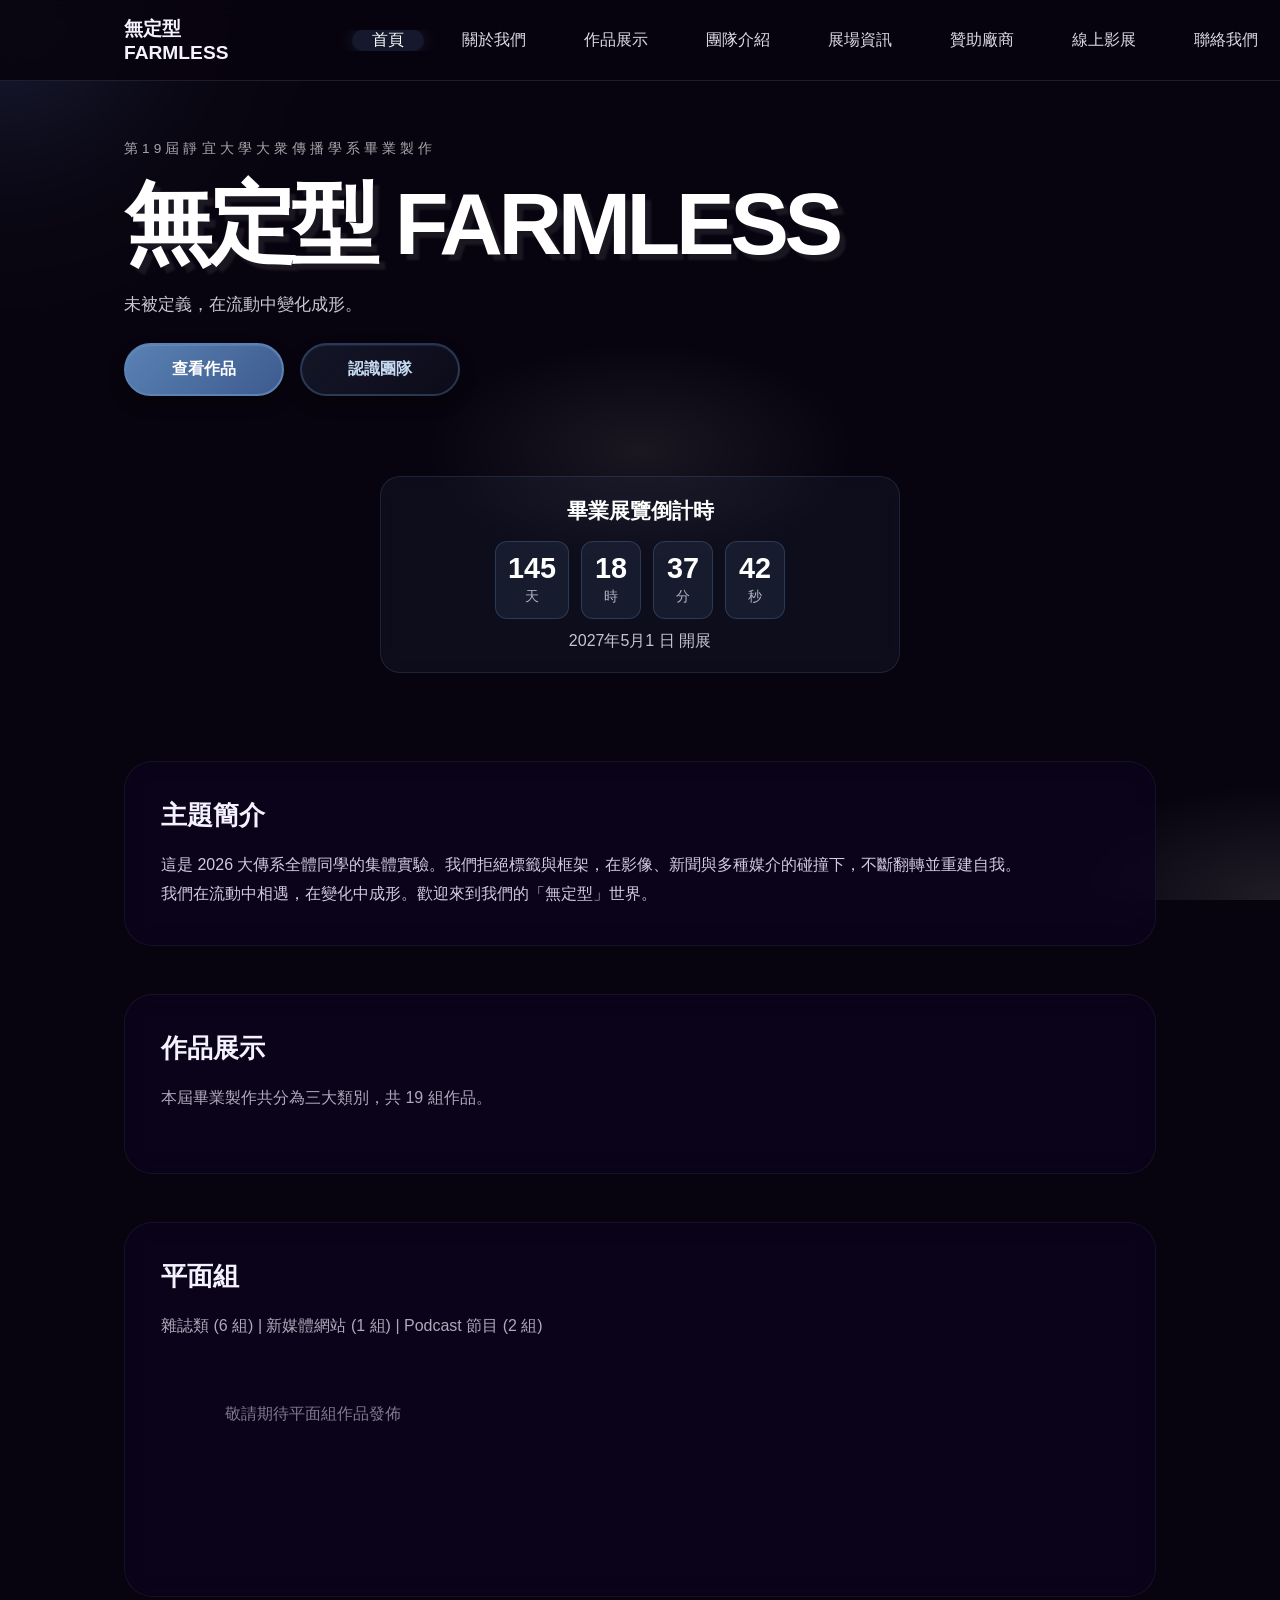
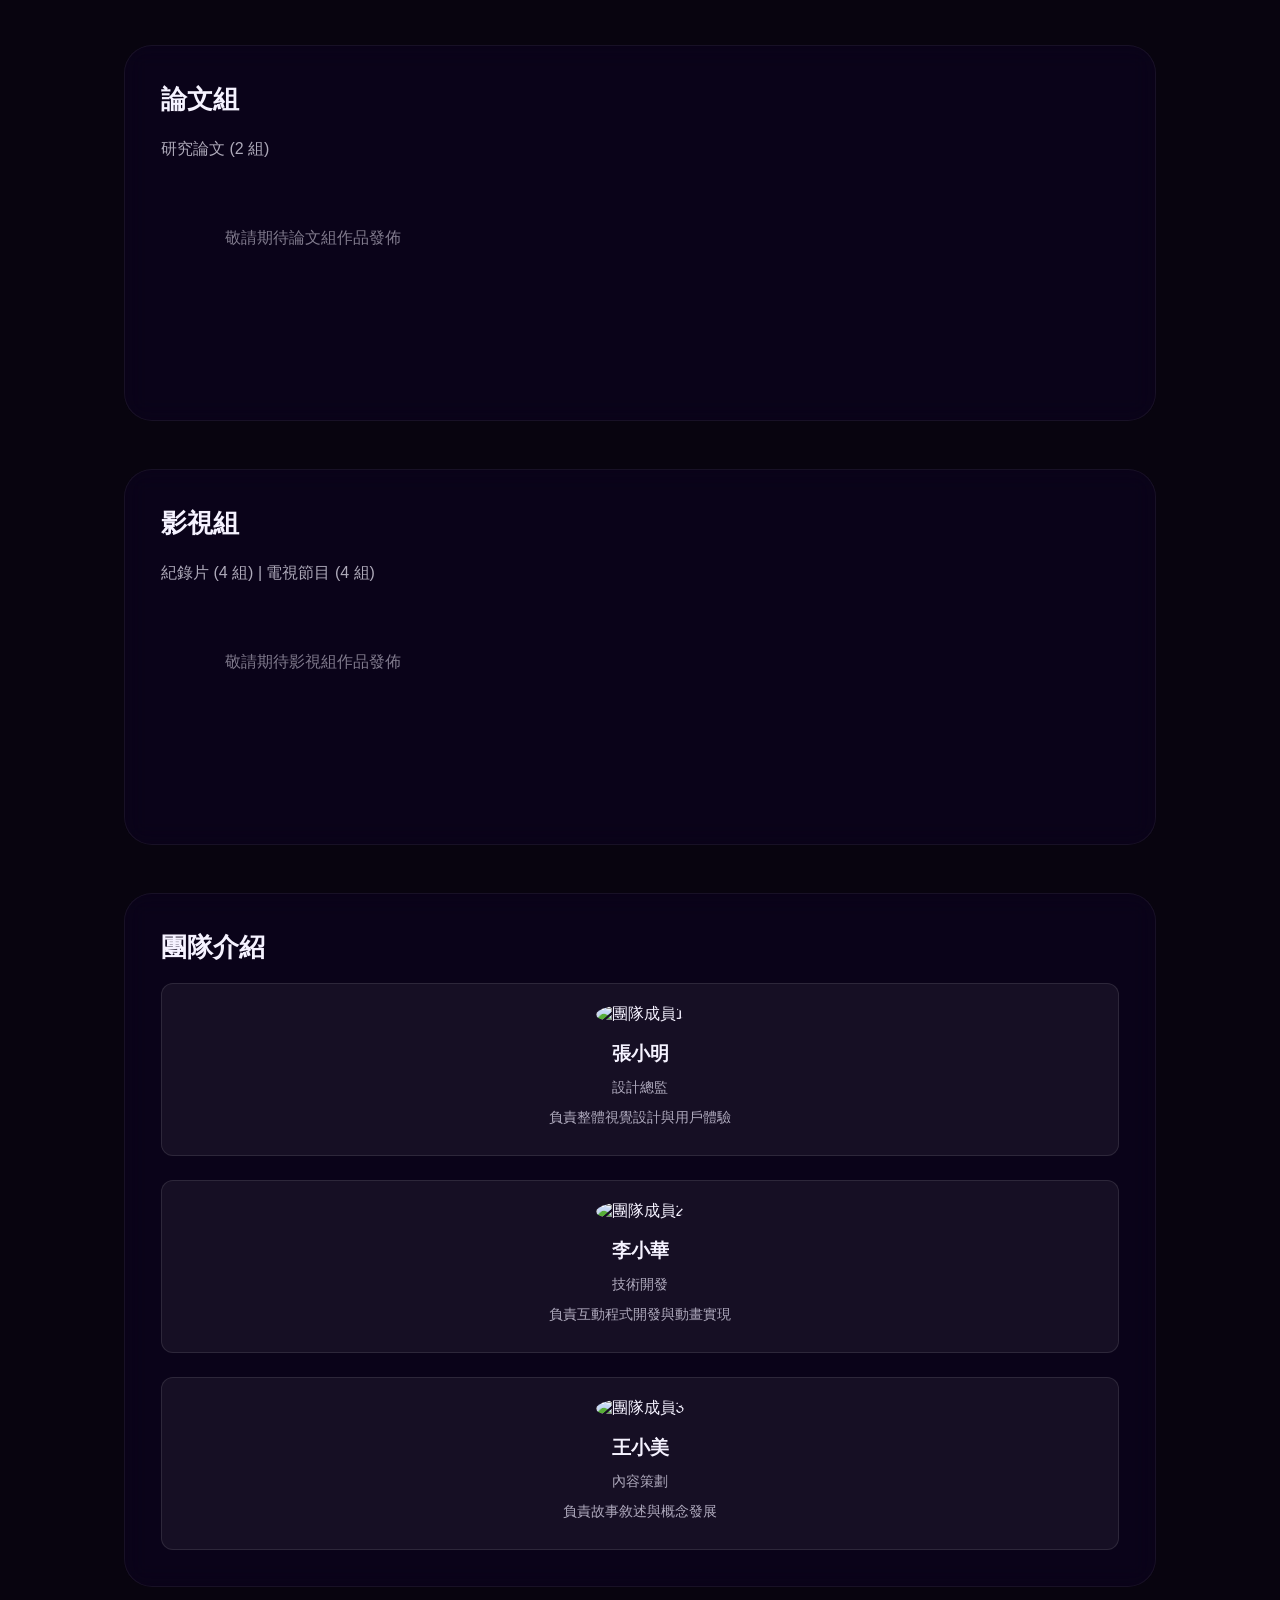
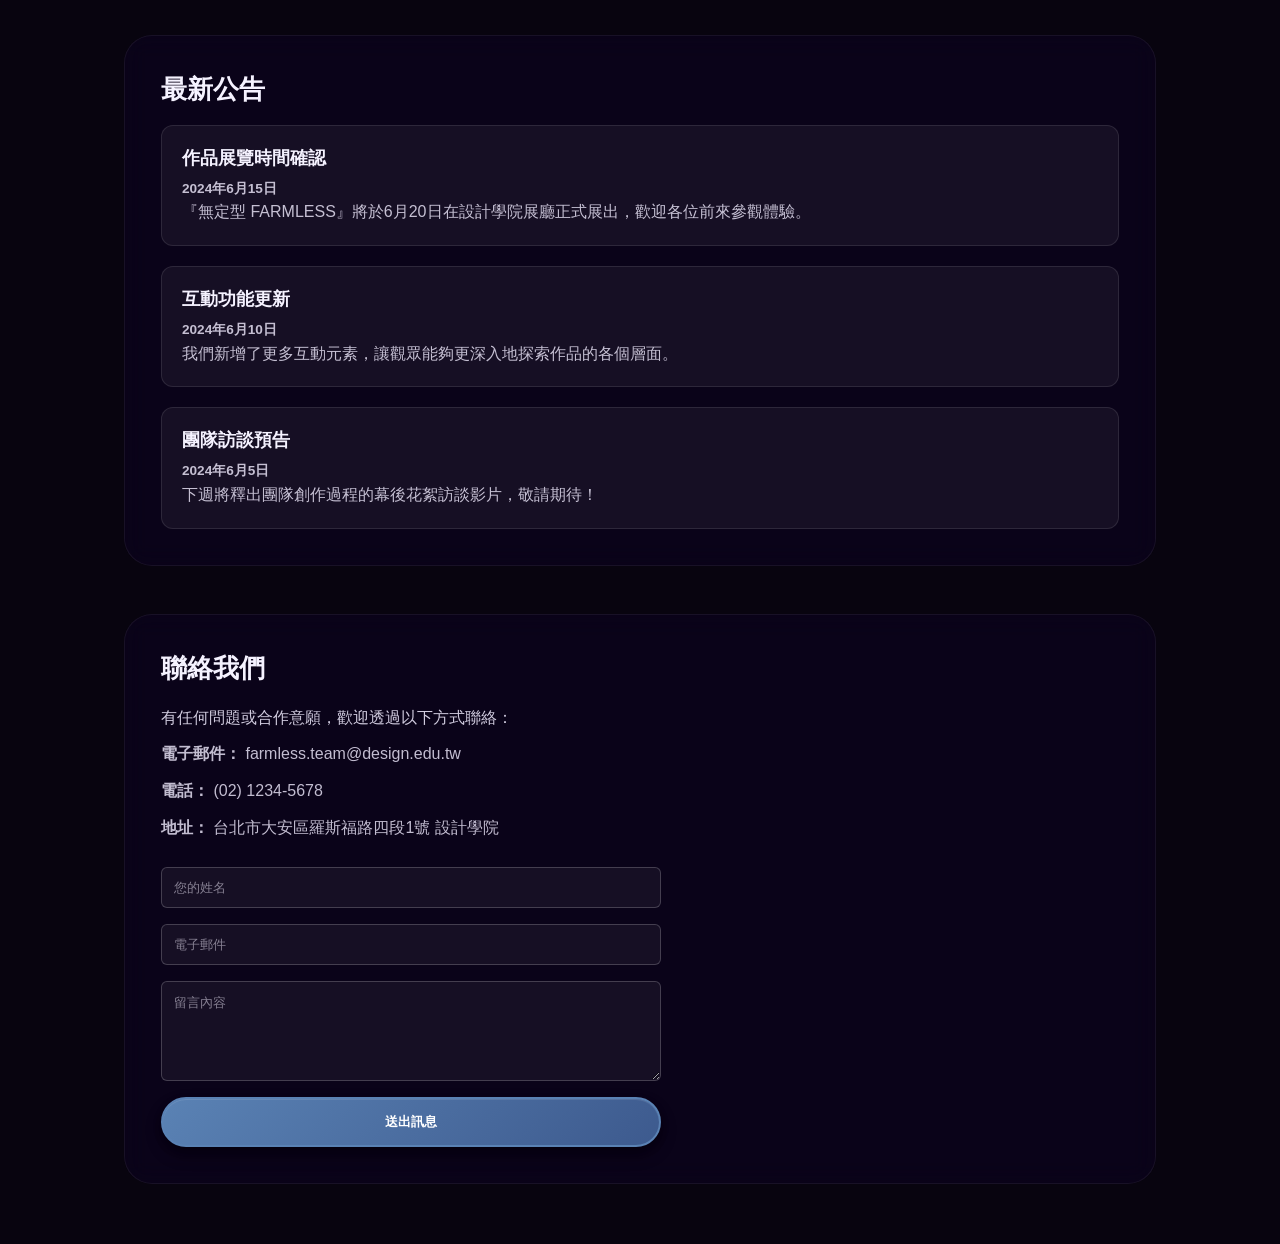
==== index.html @ b627bf0e "Add files via upload" ====
<!DOCTYPE html>
<html lang="zh-Hant">
<head>
  <meta charset="UTF-8" />
  <meta name="viewport" content="width=device-width, initial-scale=1.0" />
  <title>無定型 FARMLESS - 畢業製作展覽</title>
  <link rel="stylesheet" href="style.css" />
</head>
<body>
  <div class="page-bg"></div>
  <div class="cursor-glow"></div>
  <nav class="navbar">
    <div class="container">
      <h1 class="nav-title">無定型 FARMLESS</h1>
      <ul class="nav-links">
        <li><a href="index.html" class="active">首頁</a></li>
        <li><a href="about.html">關於我們</a></li>
        <li><a href="works.html">作品展示</a></li>
        <li><a href="team.html">團隊介紹</a></li>
        <li><a href="venue.html">展場資訊</a></li>
        <li><a href="sponsors.html">贊助廠商</a></li>
        <li><a href="filmfestival.html">線上影展</a></li>
        <li><a href="contact.html">聯絡我們</a></li>
      </ul>
    </div>
  </nav>
  <main class="container">
    <section id="home" class="hero">
      <p class="eyebrow">第19屆靜宜大學大衆傳播學系畢業製作</p>
      <h1 class="hero-heading" data-text="無定型 FARMLESS">無定型 FARMLESS</h1>
      <p class="subtitle">未被定義，在流動中變化成形。</p>
      <div class="buttons">
        <a href="#works" class="btn btn-primary">查看作品</a>
        <a href="#team" class="btn btn-secondary">認識團隊</a>
      </div>
    </section>

    <!-- 倒計時面板 -->
    <section class="countdown-panel">
      <div class="countdown-container">
        <h2>畢業展覽倒計時</h2>
        <div class="countdown-timer" id="countdown">
          <div class="time-unit">
            <span class="time-value" id="days">00</span>
            <span class="time-label">天</span>
          </div>
          <div class="time-unit">
            <span class="time-value" id="hours">00</span>
            <span class="time-label">時</span>
          </div>
          <div class="time-unit">
            <span class="time-value" id="minutes">00</span>
            <span class="time-label">分</span>
          </div>
          <div class="time-unit">
            <span class="time-value" id="seconds">00</span>
            <span class="time-label">秒</span>
          </div>
        </div>
        <p class="countdown-date">2027年5月1 日 開展</p>
      </div>
    </section>

    <section id="about" class="panel">
      <h2>主題簡介</h2>
      <p>這是 2026 大傳系全體同學的集體實驗。我們拒絕標籤與框架，在影像、新聞與多種媒介的碰撞下，不斷翻轉並重建自我。</p>
      <p>我們在流動中相遇，在變化中成形。歡迎來到我們的「無定型」世界。</p>
      <p></p>
      <p></p>
      <p></p>
    </section>

    <section id="works" class="panel">
      <h2>作品展示</h2>
      <p style="color: rgba(245, 242, 255, 0.7); margin-bottom: 24px;">本屆畢業製作共分為三大類別，共 19 組作品。</p>
    </section>

    <!-- 平面組 -->
    <section id="graphic-works" class="panel">
      <h2>平面組</h2>
      <p style="color: rgba(245, 242, 255, 0.7); margin-bottom: 20px;">雜誌類 (6 組) | 新媒體網站 (1 組) | Podcast 節目 (2 組)</p>
      <div class="works-showcase">
        <!-- 作品將在此添加 -->
        <p style="color: rgba(245, 242, 255, 0.5); text-align: center; padding: 40px;">敬請期待平面組作品發佈</p>
      </div>
    </section>

    <!-- 論文組 -->
    <section id="thesis-works" class="panel">
      <h2>論文組</h2>
      <p style="color: rgba(245, 242, 255, 0.7); margin-bottom: 20px;">研究論文 (2 組)</p>
      <div class="works-showcase">
        <!-- 作品將在此添加 -->
        <p style="color: rgba(245, 242, 255, 0.5); text-align: center; padding: 40px;">敬請期待論文組作品發佈</p>
      </div>
    </section>

    <!-- 影視組 -->
    <section id="video-works" class="panel">
      <h2>影視組</h2>
      <p style="color: rgba(245, 242, 255, 0.7); margin-bottom: 20px;">紀錄片 (4 組) | 電視節目 (4 組)</p>
      <div class="works-showcase">
        <!-- 作品將在此添加 -->
        <p style="color: rgba(245, 242, 255, 0.5); text-align: center; padding: 40px;">敬請期待影視組作品發佈</p>
      </div>
    </section>

    <section id="team" class="panel">
      <h2>團隊介紹</h2>
      <div class="team-grid">
        <div class="team-member">
          <img src="placeholder-member1.jpg" alt="團隊成員1" />
          <h4>張小明</h4>
          <p>設計總監</p>
          <p>負責整體視覺設計與用戶體驗</p>
        </div>
        <div class="team-member">
          <img src="placeholder-member2.jpg" alt="團隊成員2" />
          <h4>李小華</h4>
          <p>技術開發</p>
          <p>負責互動程式開發與動畫實現</p>
        </div>
        <div class="team-member">
          <img src="placeholder-member3.jpg" alt="團隊成員3" />
          <h4>王小美</h4>
          <p>內容策劃</p>
          <p>負責故事敘述與概念發展</p>
        </div>
      </div>
    </section>

    <section id="news" class="panel">
      <h2>最新公告</h2>
      <div class="news-list">
        <article class="news-item">
          <h4>作品展覽時間確認</h4>
          <p class="news-date">2024年6月15日</p>
          <p>『無定型 FARMLESS』將於6月20日在設計學院展廳正式展出，歡迎各位前來參觀體驗。</p>
        </article>
        <article class="news-item">
          <h4>互動功能更新</h4>
          <p class="news-date">2024年6月10日</p>
          <p>我們新增了更多互動元素，讓觀眾能夠更深入地探索作品的各個層面。</p>
        </article>
        <article class="news-item">
          <h4>團隊訪談預告</h4>
          <p class="news-date">2024年6月5日</p>
          <p>下週將釋出團隊創作過程的幕後花絮訪談影片，敬請期待！</p>
        </article>
      </div>
    </section>

    <section id="contact" class="panel">
      <h2>聯絡我們</h2>
      <p>有任何問題或合作意願，歡迎透過以下方式聯絡：</p>
      <div class="contact-info">
        <p><strong>電子郵件：</strong> farmless.team@design.edu.tw</p>
        <p><strong>電話：</strong> (02) 1234-5678</p>
        <p><strong>地址：</strong> 台北市大安區羅斯福路四段1號 設計學院</p>
      </div>
      <form class="contact-form">
        <input type="text" placeholder="您的姓名" required>
        <input type="email" placeholder="電子郵件" required>
        <textarea placeholder="留言內容" rows="4" required></textarea>
        <button type="submit" class="btn btn-primary">送出訊息</button>
      </form>
    </section>
  </main>
  <script src="script.js"></script>
</body>
</html>
---- style.css ----
:root {
  color-scheme: dark;
  font-family: "Noto Sans TC", "Segoe UI", sans-serif;
  background: #08040f;
  color: #f5f2ff;
}

* {
  box-sizing: border-box;
}

html, body {
  margin: 0;
  min-height: 100%;
}

body {
  position: relative;
  overflow-x: hidden;
}

.page-bg {
  position: fixed;
  inset: 0;
  background: 
    radial-gradient(ellipse 600px 300px at 50% 50%, rgba(255, 255, 255, 0.1) 0%, transparent 40%),
    radial-gradient(ellipse 500px 250px at 50% 50%, rgba(255, 255, 255, 0.08) 0%, transparent 45%),
    radial-gradient(ellipse 700px 350px at 50% 50%, rgba(255, 255, 255, 0.06) 0%, transparent 50%);
  background-size: 200% 200%, 250% 250%, 300% 300%;
  background-position: 0% 0%, 50% 50%, 100% 100%;
  background-repeat: no-repeat;
  background-attachment: fixed;
  animation: light-flow 15s ease-in-out infinite, light-flow-secondary 20s ease-in-out infinite, light-flow-tertiary 25s ease-in-out infinite;
  z-index: -2;
}

@keyframes light-flow {
  0% {
    background-position: 0% 0%, 50% 50%, 100% 100%;
  }
  50% {
    background-position: 100% 100%, 50% 50%, 0% 0%;
  }
  100% {
    background-position: 0% 0%, 50% 50%, 100% 100%;
  }
}

@keyframes light-flow-secondary {
  0% {
    background-position: 0% 0%, 0% 100%, 100% 100%;
  }
  50% {
    background-position: 100% 0%, 100% 0%, 0% 0%;
  }
  100% {
    background-position: 0% 0%, 0% 100%, 100% 100%;
  }
}

@keyframes light-flow-tertiary {
  0% {
    background-position: 0% 0%, 50% 50%, 100% 100%;
  }
  33% {
    background-position: 50% 100%, 0% 0%, 50% 50%;
  }
  66% {
    background-position: 100% 0%, 100% 100%, 0% 0%;
  }
  100% {
    background-position: 0% 0%, 50% 50%, 100% 100%;
  }
}

.page-bg::before {
  content: '';
  position: fixed;
  inset: 0;
  background: radial-gradient(ellipse 800px 400px, rgba(255, 255, 255, 0.12) 0%, transparent 50%);
  background-size: 300% 300%;
  background-position: 0% 0%;
  animation: glow-pulse 12s ease-in-out infinite;
  pointer-events: none;
  z-index: -2;
}

@keyframes glow-pulse {
  0%, 100% {
    background-position: 0% 0%;
    opacity: 0.3;
  }
  50% {
    background-position: 100% 100%;
    opacity: 0.7;
  }
}

.cursor-glow {
  position: fixed;
  top: 0;
  left: 0;
  width: 400px;
  height: 400px;
  background: radial-gradient(circle, rgba(90, 130, 180, 0.35) 0%, rgba(70, 100, 160, 0.28) 22%, rgba(50, 80, 130, 0.15) 45%, transparent 75%);
  border-radius: 50%;
  filter: blur(80px);
  mix-blend-mode: screen;
  pointer-events: none;
  z-index: -1;
  transform: translate(-200px, -200px);
}

/* 行動裝置隱藏滑鼠效果 */
@media (max-width: 768px) {
  .cursor-glow {
    display: none;
  }
}

.container {
  position: relative;
  max-width: 1080px;
  margin: 0 auto;
  padding: 80px 24px 60px;
}

.hero {
  display: grid;
  gap: 24px;
  padding: 60px 0 40px;
}

.eyebrow {
  margin: 0;
  letter-spacing: 0.3em;
  text-transform: uppercase;
  color: rgba(255, 255, 255, 0.64);
  font-size: 0.85rem;
}

.hero-heading {
  margin: 0;
  font-size: clamp(4rem, 7vw, 5.5rem);
  line-height: 0.95;
  letter-spacing: -0.05em;
  font-weight: 900;
  position: relative;
  text-transform: none;
  color: #ffffff;
}

.hero-heading::after {
  content: attr(data-text);
  position: absolute;
  inset: 0;
  z-index: -1;
  color: rgba(255, 255, 255, 0.08);
  transform: translate(6px, 6px);
  filter: blur(1px);
}

.hero-heading::before {
  content: '';
  position: absolute;
  inset: -8% 0 0 0;
  background: none;
  z-index: -2;
}

.subtitle {
  margin: 0;
  max-width: 720px;
  line-height: 1.78;
  font-size: 1.05rem;
  color: rgba(245, 242, 255, 0.82);
}

.buttons {
  display: flex;
  flex-wrap: wrap;
  gap: 16px;
}

.btn {
  display: inline-flex;
  align-items: center;
  justify-content: center;
  min-width: 160px;
  padding: 14px 24px;
  border-radius: 999px;
  text-decoration: none;
  font-weight: 600;
  transition: all 0.3s ease;
  position: relative;
  box-shadow:
    0 8px 16px rgba(0, 0, 0, 0.3),
    0 4px 8px rgba(0, 0, 0, 0.2),
    inset 0 1px 0 rgba(255, 255, 255, 0.1);
  border: 2px solid transparent;
}

.btn::before {
  content: '';
  position: absolute;
  top: 0;
  left: 0;
  right: 0;
  bottom: 0;
  border-radius: inherit;
  background: linear-gradient(135deg, rgba(255, 255, 255, 0.2), rgba(255, 255, 255, 0.05));
  opacity: 0;
  transition: opacity 0.3s ease;
}

.btn:hover {
  transform: translateY(-3px) scale(1.02);
  box-shadow:
    0 12px 24px rgba(0, 0, 0, 0.4),
    0 6px 12px rgba(0, 0, 0, 0.3),
    inset 0 1px 0 rgba(255, 255, 255, 0.2);
}

.btn:hover::before {
  opacity: 1;
}

.btn:active {
  transform: translateY(-1px) scale(0.98);
  box-shadow:
    0 4px 8px rgba(0, 0, 0, 0.3),
    0 2px 4px rgba(0, 0, 0, 0.2),
    inset 0 2px 4px rgba(0, 0, 0, 0.1);
}

.btn-primary {
  background: linear-gradient(135deg, #5a82b4, #3d5a8e);
  color: #fff;
  border-color: #5a82b4;
}

.btn-secondary {
  background: linear-gradient(135deg, rgba(90, 130, 180, 0.15), rgba(70, 100, 160, 0.08));
  border: 2px solid rgba(90, 130, 180, 0.35);
  color: #c5d9f0;
  box-shadow:
    0 8px 16px rgba(0, 0, 0, 0.3),
    0 4px 8px rgba(0, 0, 0, 0.2),
    inset 0 1px 0 rgba(90, 130, 180, 0.15);
}

.panel {
  margin-top: 48px;
  padding: 36px;
  border-radius: 28px;
  background: rgba(12, 4, 30, 0.72);
  border: 1px solid rgba(255, 255, 255, 0.06);
  backdrop-filter: blur(12px);
}

.panel h2 {
  margin: 0 0 18px;
  font-size: 1.6rem;
}

.panel p {
  margin: 0;
  line-height: 1.8;
  color: rgba(241, 236, 255, 0.86);
}

section {
  scroll-margin-top: 110px;
}

.navbar {
  position: fixed;
  top: 0;
  left: 0;
  right: 0;
  background: rgba(8, 4, 15, 0.9);
  backdrop-filter: blur(10px);
  border-bottom: 1px solid rgba(255, 255, 255, 0.1);
  z-index: 100;
}

.nav-title {
  margin: 0;
  font-size: 1.2rem;
  color: #f5f2ff;
  margin-right: 50px;
}

.nav-links {
  display: flex;
  flex-wrap: nowrap;
  list-style: none;
  margin: 0;
  padding: 0 32px 0 0;
  gap: 18px;
  width: max-content;
  min-width: 100%;
  overflow-x: auto;
  overflow-y: visible;
  scrollbar-width: none;
  -ms-overflow-style: none;
}

.nav-links::-webkit-scrollbar {
  display: none;
}

.nav-links li {
  flex: 0 0 auto;
}

.nav-links li:first-child {
  margin-left: auto;
}

.nav-links a {
  color: rgba(245, 242, 255, 0.9);
  text-decoration: none;
  padding: 0 20px !important;
  border-radius: 999px;
  display: inline-flex;
  align-items: center;
  justify-content: center;
  transition: color 0.3s ease, background 0.3s ease, box-shadow 0.3s ease, transform 0.2s ease;
  white-space: nowrap !important;
}

.nav-links a:hover,
.nav-links a:focus-visible {
  color: #ffffff;
  transform: translateY(-1px);
}

.nav-links a.active,
.nav-links a:active {
  color: #ffffff;
  background: rgba(90, 130, 180, 0.18);
  box-shadow: 0 0 18px rgba(90, 130, 180, 0.22);
}

.navbar .container {
  display: flex;
  justify-content: space-between;
  align-items: center;
  padding: 16px 24px;
  width: auto;
  overflow: visible;
}

.works-grid {
  display: grid;
  gap: 32px;
}

.work-category {
  margin-bottom: 24px;
}

.work-category h3 {
  margin: 0 0 16px;
  font-size: 1.3rem;
  color: #7a9fc9;
}

.work-item {
  margin-bottom: 24px;
  padding: 20px;
  background: rgba(255, 255, 255, 0.05);
  border-radius: 12px;
  border: 1px solid rgba(255, 255, 255, 0.1);
}

.work-item img, .work-item video {
  width: 100%;
  max-width: 400px;
  height: auto;
  border-radius: 8px;
  margin-bottom: 12px;
}

.work-item h4 {
  margin: 0 0 8px;
  font-size: 1.1rem;
}

.work-item p {
  margin: 0;
  color: rgba(241, 236, 255, 0.7);
  font-size: 0.9rem;
}

.works-showcase {
  display: grid;
  grid-template-columns: repeat(auto-fill, minmax(280px, 1fr));
  gap: 24px;
  min-height: 200px;
}

.work-card {
  padding: 20px;
  background: rgba(90, 130, 180, 0.08);
  border: 1px solid rgba(90, 130, 180, 0.2);
  border-radius: 12px;
  transition: all 0.3s ease;
}

.work-card:hover {
  background: rgba(90, 130, 180, 0.12);
  border-color: rgba(90, 130, 180, 0.35);
  transform: translateY(-3px);
}

.work-card h4 {
  margin: 0 0 8px;
  font-size: 1.1rem;
  color: #ffffff;
}

.work-card p {
  margin: 0;
  color: rgba(245, 242, 255, 0.7);
  font-size: 0.9rem;
  line-height: 1.5;
}

.interactive-demo {
  padding: 40px;
  text-align: center;
  background: linear-gradient(135deg, rgba(90, 130, 180, 0.1), rgba(70, 100, 160, 0.08));
  border-radius: 12px;
  border: 1px solid rgba(90, 130, 180, 0.2);
}

.interactive-demo button {
  background: #5a82b4;
  color: white;
  border: none;
  padding: 12px 24px;
  border-radius: 6px;
  cursor: pointer;
  transition: background 0.3s ease;
}

.interactive-demo button:hover {
  background: #3d5a8e;
}

/* 新增頁面樣式 */
.hero-section {
  display: grid;
  gap: 16px;
  padding: 60px 0 40px;
  text-align: center;
}

.page-title {
  margin: 0;
  font-size: clamp(3rem, 6vw, 4.5rem);
  line-height: 0.95;
  letter-spacing: -0.05em;
  font-weight: 900;
  color: #ffffff;
}

.page-subtitle {
  margin: 0;
  font-size: 1.1rem;
  color: rgba(245, 242, 255, 0.7);
  line-height: 1.6;
}

/* 關於我們頁面 */
.advisor-grid {
  display: grid;
  grid-template-columns: repeat(auto-fit, minmax(250px, 1fr));
  gap: 24px;
}

.advisor-card {
  padding: 24px;
  background: rgba(90, 130, 180, 0.08);
  border: 1px solid rgba(90, 130, 180, 0.2);
  border-radius: 16px;
  text-align: center;
  transition: all 0.3s ease;
}

.advisor-card:hover {
  background: rgba(90, 130, 180, 0.12);
  border-color: rgba(90, 130, 180, 0.35);
  transform: translateY(-3px);
}

.advisor-card h4 {
  margin: 0 0 12px;
  font-size: 1.2rem;
  color: #ffffff;
}

.advisor-card p {
  margin: 0;
  color: rgba(245, 242, 255, 0.7);
  font-size: 0.9rem;
}

.theme-content {
  display: grid;
  grid-template-columns: 1fr 1fr;
  gap: 40px;
  align-items: start;
}

.theme-text h3 {
  margin: 0 0 16px;
  font-size: 1.4rem;
  color: #ffffff;
}

.theme-text p {
  margin: 0 0 12px;
  color: rgba(245, 242, 255, 0.8);
  line-height: 1.8;
}

.video-placeholder {
  padding: 60px 20px;
  background: rgba(90, 130, 180, 0.08);
  border: 1px solid rgba(90, 130, 180, 0.2);
  border-radius: 12px;
  text-align: center;
  color: rgba(245, 242, 255, 0.6);
}

/* 團隊介紹頁面 */
.team-list {
  display: grid;
  grid-template-columns: repeat(auto-fit, minmax(200px, 1fr));
  gap: 16px;
}

.team-member-item {
  padding: 16px;
  background: rgba(90, 130, 180, 0.08);
  border: 1px solid rgba(90, 130, 180, 0.2);
  border-radius: 12px;
  text-align: center;
  transition: all 0.3s ease;
}

.team-member-item:hover {
  background: rgba(90, 130, 180, 0.12);
  border-color: rgba(90, 130, 180, 0.35);
  transform: translateY(-2px);
}

.team-member-item h4 {
  margin: 0 0 8px;
  font-size: 1.1rem;
  color: #ffffff;
}

.team-member-item p {
  margin: 0;
  color: rgba(245, 242, 255, 0.7);
  font-size: 0.9rem;
}

.members-grid {
  display: grid;
  grid-template-columns: repeat(auto-fit, minmax(280px, 1fr));
  gap: 24px;
}

.department-section {
  padding: 24px;
  background: rgba(90, 130, 180, 0.08);
  border: 1px solid rgba(90, 130, 180, 0.2);
  border-radius: 16px;
}

.department-section h3 {
  margin: 0 0 16px;
  font-size: 1.3rem;
  color: #ffffff;
}

.member-list {
  display: grid;
  gap: 8px;
}

.member-list p {
  margin: 0;
  padding: 8px 0;
  color: rgba(245, 242, 255, 0.7);
  border-bottom: 1px solid rgba(90, 130, 180, 0.15);
}

.member-list p:last-child {
  border-bottom: none;
}

/* 展場資訊頁面 */
.venue-content {
  display: grid;
  grid-template-columns: repeat(auto-fit, minmax(250px, 1fr));
  gap: 24px;
}

.venue-info {
  padding: 20px;
  background: rgba(90, 130, 180, 0.08);
  border: 1px solid rgba(90, 130, 180, 0.2);
  border-radius: 12px;
  transition: all 0.3s ease;
}

.venue-info:hover {
  background: rgba(90, 130, 180, 0.12);
  border-color: rgba(90, 130, 180, 0.35);
  transform: translateY(-2px);
}

.venue-info h3 {
  margin: 0 0 12px;
  font-size: 1.2rem;
  color: #ffffff;
}

.venue-info p {
  margin: 0;
  color: rgba(245, 242, 255, 0.8);
  line-height: 1.6;
}

.flow-timeline {
  display: grid;
  grid-template-columns: repeat(auto-fit, minmax(200px, 1fr));
  gap: 20px;
}

.flow-item {
  padding: 20px;
  background: rgba(90, 130, 180, 0.08);
  border: 1px solid rgba(90, 130, 180, 0.2);
  border-radius: 12px;
  text-align: center;
  transition: all 0.3s ease;
}

.flow-item:hover {
  background: rgba(90, 130, 180, 0.12);
  border-color: rgba(90, 130, 180, 0.35);
  transform: translateY(-2px);
}

.flow-item h3 {
  margin: 0 0 12px;
  font-size: 1.1rem;
  color: #ffffff;
}

.flow-item p {
  margin: 0;
  color: rgba(245, 242, 255, 0.7);
  font-size: 0.9rem;
}

/* 贊助廠商頁面 */
.sponsor-grid {
  display: grid;
  grid-template-columns: repeat(auto-fit, minmax(200px, 1fr));
  gap: 24px;
}

.sponsor-logo {
  aspect-ratio: 3/2;
  background: rgba(90, 130, 180, 0.08);
  border: 1px solid rgba(90, 130, 180, 0.2);
  border-radius: 12px;
  display: flex;
  align-items: center;
  justify-content: center;
  transition: all 0.3s ease;
  overflow: hidden;
}

.sponsor-logo:hover {
  background: rgba(90, 130, 180, 0.12);
  border-color: rgba(90, 130, 180, 0.35);
  transform: scale(1.05);
}

.sponsor-logo img {
  width: 100%;
  height: 100%;
  object-fit: contain;
  opacity: 0.6;
  transition: opacity 0.3s ease;
}

.sponsor-logo:hover img {
  opacity: 1;
}

.sponsor-placeholder {
  color: rgba(245, 242, 255, 0.6);
  font-size: 1.1rem;
  text-align: center;
}

/* 線上影展頁面 */
.film-grid {
  display: grid;
  grid-template-columns: repeat(auto-fit, minmax(300px, 1fr));
  gap: 32px;
}

.film-item {
  padding: 24px;
  background: rgba(90, 130, 180, 0.08);
  border: 1px solid rgba(90, 130, 180, 0.2);
  border-radius: 16px;
  transition: all 0.3s ease;
}

.film-item:hover {
  background: rgba(90, 130, 180, 0.12);
  border-color: rgba(90, 130, 180, 0.35);
  transform: translateY(-4px);
}

.film-item h4 {
  margin: 0 0 8px;
  font-size: 1.2rem;
  color: #ffffff;
}

.film-item p {
  margin: 0 0 16px;
  color: rgba(245, 242, 255, 0.7);
  font-size: 0.9rem;
  line-height: 1.5;
}

.embed-placeholder {
  aspect-ratio: 16/9;
  background: rgba(90, 130, 180, 0.08);
  border: 1px solid rgba(90, 130, 180, 0.2);
  border-radius: 8px;
  display: flex;
  align-items: center;
  justify-content: center;
  color: rgba(245, 242, 255, 0.6);
  font-size: 1rem;
}

/* 聯絡我們頁面 */
.contact-details {
  display: grid;
  grid-template-columns: repeat(auto-fit, minmax(250px, 1fr));
  gap: 24px;
  margin-bottom: 32px;
}

.contact-item {
  padding: 24px;
  background: rgba(90, 130, 180, 0.08);
  border: 1px solid rgba(90, 130, 180, 0.2);
  border-radius: 16px;
  transition: all 0.3s ease;
}

.contact-item:hover {
  background: rgba(90, 130, 180, 0.12);
  border-color: rgba(90, 130, 180, 0.35);
  transform: translateY(-3px);
}

.contact-item h3 {
  margin: 0 0 12px;
  font-size: 1.2rem;
  color: #ffffff;
}

.contact-item p {
  margin: 0 0 8px;
  color: rgba(245, 242, 255, 0.8);
  line-height: 1.6;
}

.contact-item p:last-child {
  margin-bottom: 0;
}

.social-links {
  display: flex;
  gap: 16px;
}

.social-icon {
  display: inline-flex;
  align-items: center;
  justify-content: center;
  width: 48px;
  height: 48px;
  background: rgba(90, 130, 180, 0.15);
  border: 1px solid rgba(90, 130, 180, 0.3);
  border-radius: 50%;
  color: #ffffff;
  text-decoration: none;
  font-size: 1.2rem;
  transition: all 0.3s ease;
}

.social-icon:hover {
  background: rgba(90, 130, 180, 0.25);
  border-color: rgba(90, 130, 180, 0.5);
  transform: scale(1.1);
}

.form-container {
  max-width: 600px;
  margin: 0 auto;
}

.form-group {
  margin-bottom: 20px;
}

.form-group label {
  display: block;
  margin-bottom: 8px;
  color: rgba(245, 242, 255, 0.9);
  font-weight: 600;
}

.form-group input,
.form-group textarea {
  width: 100%;
  padding: 12px 16px;
  background: rgba(90, 130, 180, 0.08);
  border: 1px solid rgba(90, 130, 180, 0.2);
  border-radius: 8px;
  color: #ffffff;
  font-family: inherit;
  font-size: 1rem;
  transition: all 0.3s ease;
}

.form-group input:focus,
.form-group textarea:focus {
  outline: none;
  border-color: rgba(90, 130, 180, 0.5);
  background: rgba(90, 130, 180, 0.12);
  box-shadow: 0 0 0 3px rgba(90, 130, 180, 0.1);
}

.form-group textarea {
  resize: vertical;
  min-height: 120px;
}

/* 響應式設計 */
@media (max-width: 768px) {
  .theme-content {
    grid-template-columns: 1fr;
    gap: 24px;
  }

  .sponsor-grid,
  .film-grid {
    grid-template-columns: 1fr;
  }

  .contact-details {
    grid-template-columns: 1fr;
  }

  .social-links {
    justify-content: center;
  }
}

/* 倒計時面板 */
.countdown-panel {
  padding: 40px 0;
  text-align: center;
}

.countdown-container {
  max-width: 520px;
  margin: 0 auto;
  padding: 20px;
  background: rgba(90, 130, 180, 0.08);
  border: 1px solid rgba(90, 130, 180, 0.2);
  border-radius: 20px;
  backdrop-filter: blur(10px);
}

.countdown-container h2 {
  margin: 0 0 16px;
  font-size: 1.3rem;
  color: #ffffff;
}

.countdown-timer {
  display: flex;
  justify-content: center;
  gap: 12px;
  margin-bottom: 12px;
}

.time-unit {
  display: flex;
  flex-direction: column;
  align-items: center;
  padding: 12px;
  background: rgba(90, 130, 180, 0.12);
  border: 1px solid rgba(90, 130, 180, 0.3);
  border-radius: 12px;
  min-width: 60px;
}

.time-value {
  font-size: 1.8rem;
  font-weight: 900;
  color: #ffffff;
  line-height: 1;
}

.time-label {
  font-size: 0.9rem;
  color: rgba(245, 242, 255, 0.7);
  margin-top: 4px;
}

.countdown-date {
  margin: 0;
  font-size: 1rem;
  color: rgba(245, 242, 255, 0.8);
}

@media (max-width: 768px) {
  .countdown-timer {
    gap: 8px;
  }

  .time-unit {
    min-width: 60px;
    padding: 12px;
  }

  .time-value {
    font-size: 2rem;
  }
}

.team-grid {
  display: grid;
  grid-template-columns: repeat(auto-fit, minmax(250px, 1fr));
  gap: 24px;
}

.team-member {
  text-align: center;
  padding: 20px;
  background: rgba(255, 255, 255, 0.05);
  border-radius: 12px;
  border: 1px solid rgba(255, 255, 255, 0.1);
}

.team-member img {
  width: 120px;
  height: 120px;
  border-radius: 50%;
  object-fit: cover;
  margin-bottom: 16px;
}

.team-member h4 {
  margin: 0 0 8px;
  font-size: 1.2rem;
}

.team-member p {
  margin: 4px 0;
  color: rgba(241, 236, 255, 0.7);
  font-size: 0.9rem;
}

.news-list {
  display: flex;
  flex-direction: column;
  gap: 20px;
}

.news-item {
  padding: 20px;
  background: rgba(255, 255, 255, 0.05);
  border-radius: 12px;
  border: 1px solid rgba(255, 255, 255, 0.1);
}

.news-item h4 {
  margin: 0 0 8px;
  font-size: 1.1rem;
}

.news-date {
  margin: 0 0 12px;
  color: #9d5bff;
  font-size: 0.85rem;
  font-weight: 600;
}

.news-item p {
  margin: 0;
  color: rgba(241, 236, 255, 0.8);
  line-height: 1.6;
}

.contact-info {
  margin-bottom: 24px;
}

.contact-info p {
  margin: 8px 0;
  color: rgba(241, 236, 255, 0.8);
}

.contact-form {
  display: grid;
  gap: 16px;
  max-width: 500px;
}

.contact-form input,
.contact-form textarea {
  padding: 12px;
  border: 1px solid rgba(255, 255, 255, 0.2);
  border-radius: 6px;
  background: rgba(255, 255, 255, 0.05);
  color: #f5f2ff;
  font-family: inherit;
}

.contact-form input::placeholder,
.contact-form textarea::placeholder {
  color: rgba(245, 242, 255, 0.5);
}

.contact-form textarea {
  resize: vertical;
  min-height: 100px;
}

@media (max-width: 720px) {
  .nav-title {
    font-size: 0.95rem;
    margin-right: 16px;
  }

  .nav-links {
    gap: 8px;
    padding: 0 16px 0 0;
  }

  .nav-links a {
    padding: 0 12px !important;
    font-size: 0.85rem;
  }

  .navbar .container {
    padding: 12px 16px;
  }

    grid-template-columns: 1fr;
  }
  
  .team-grid {
    grid-template-columns: 1fr;
  }
}
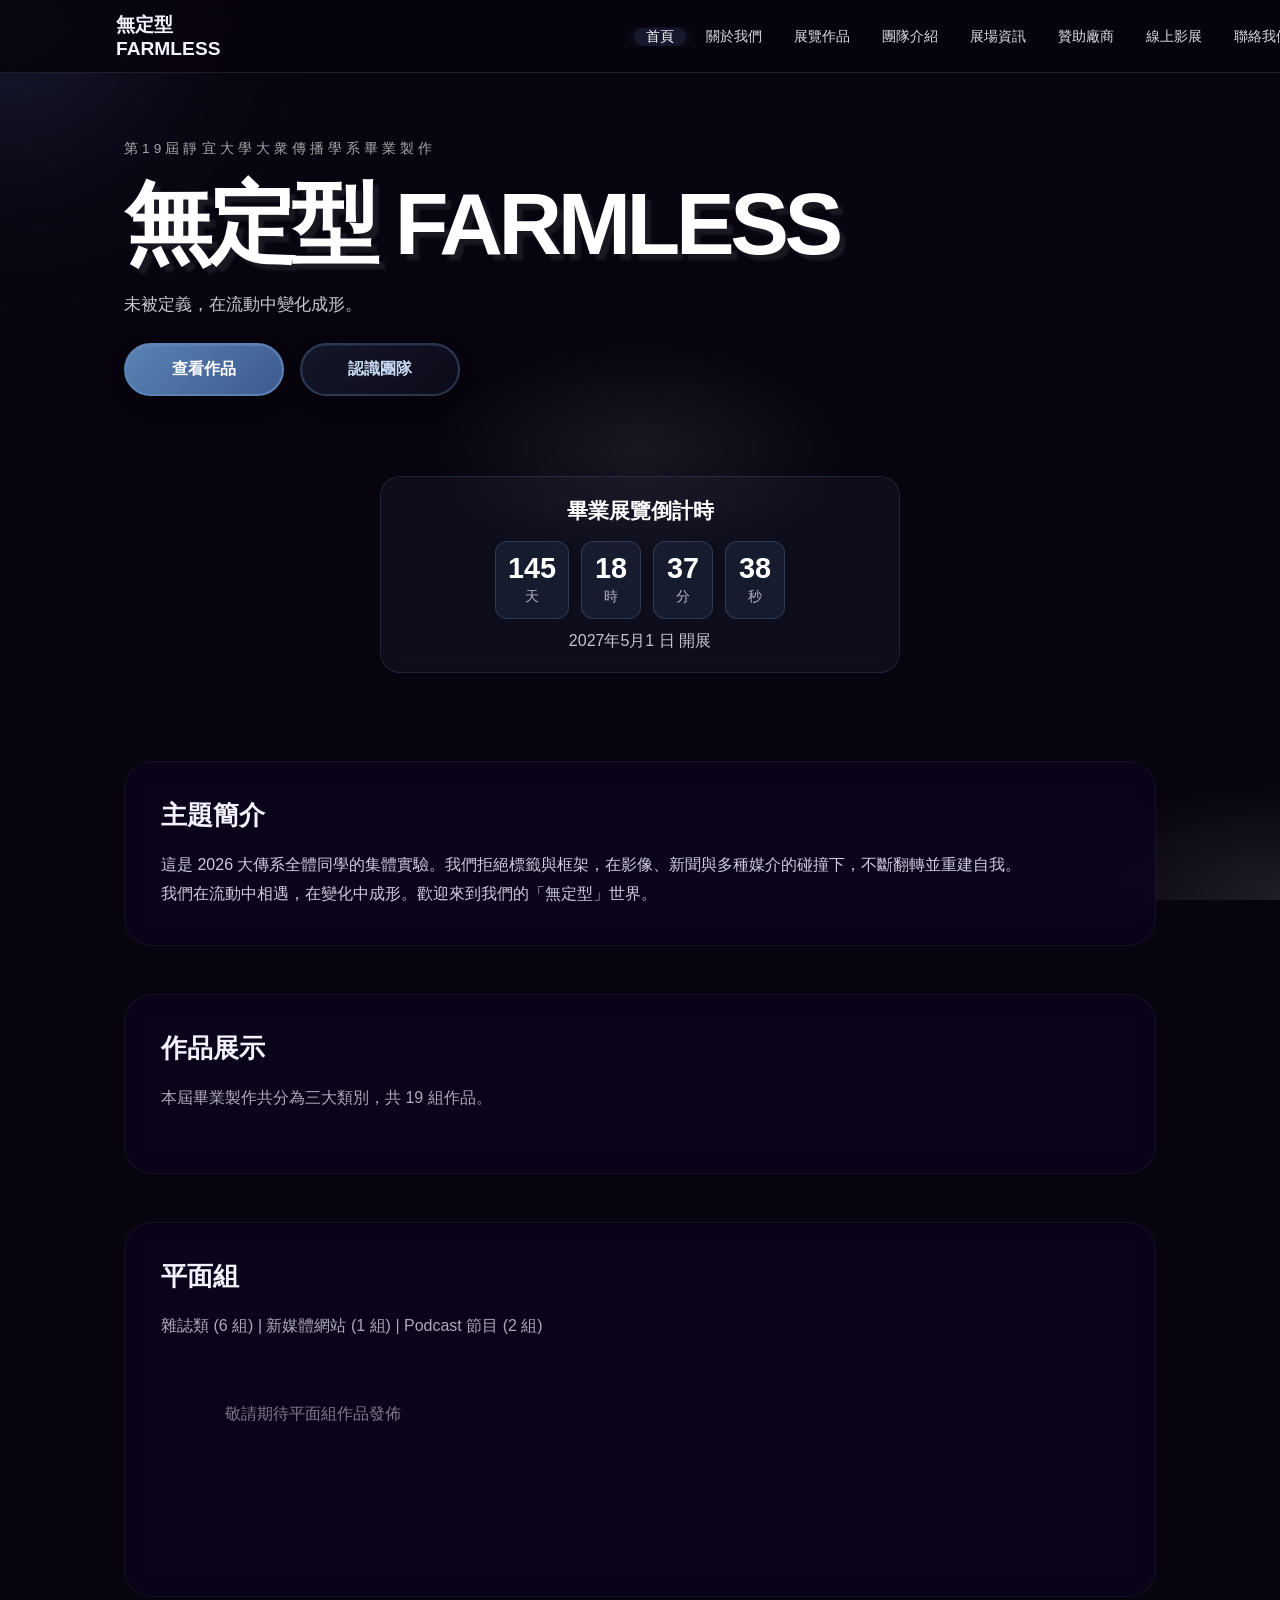
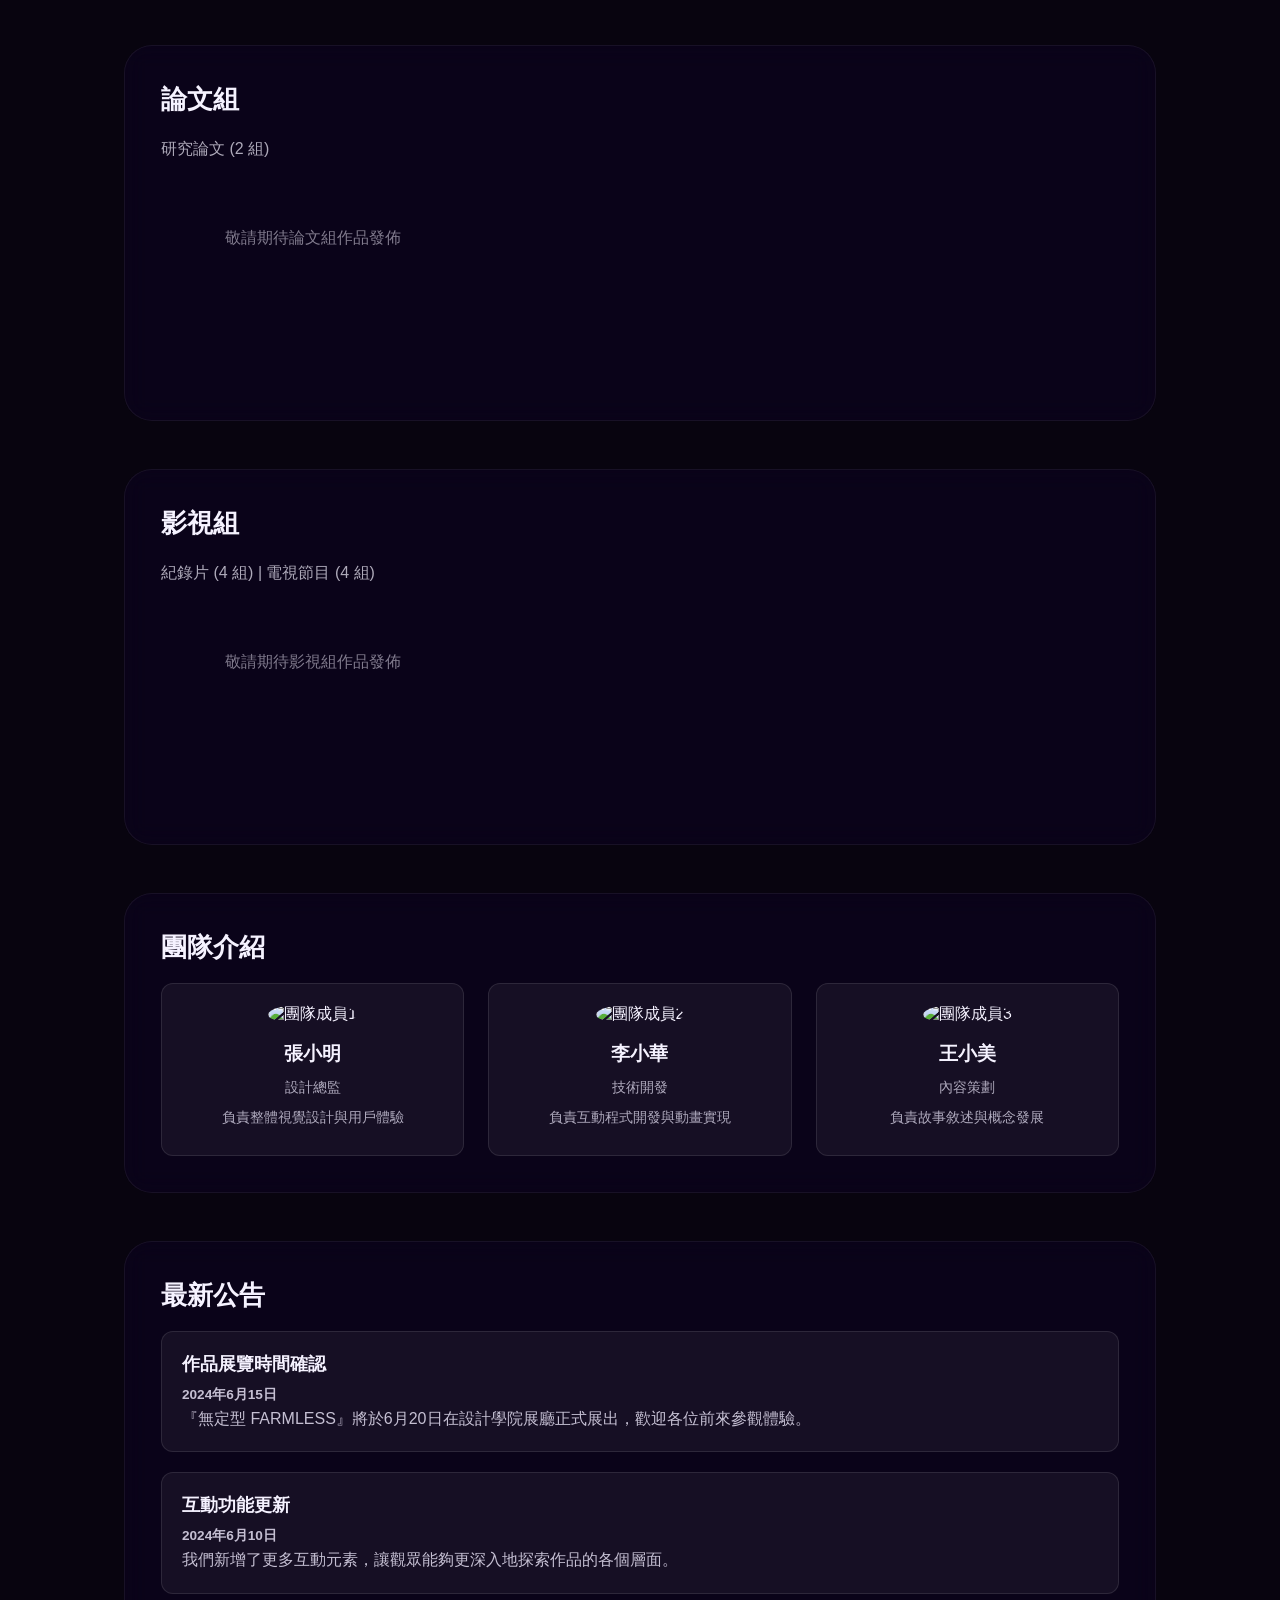
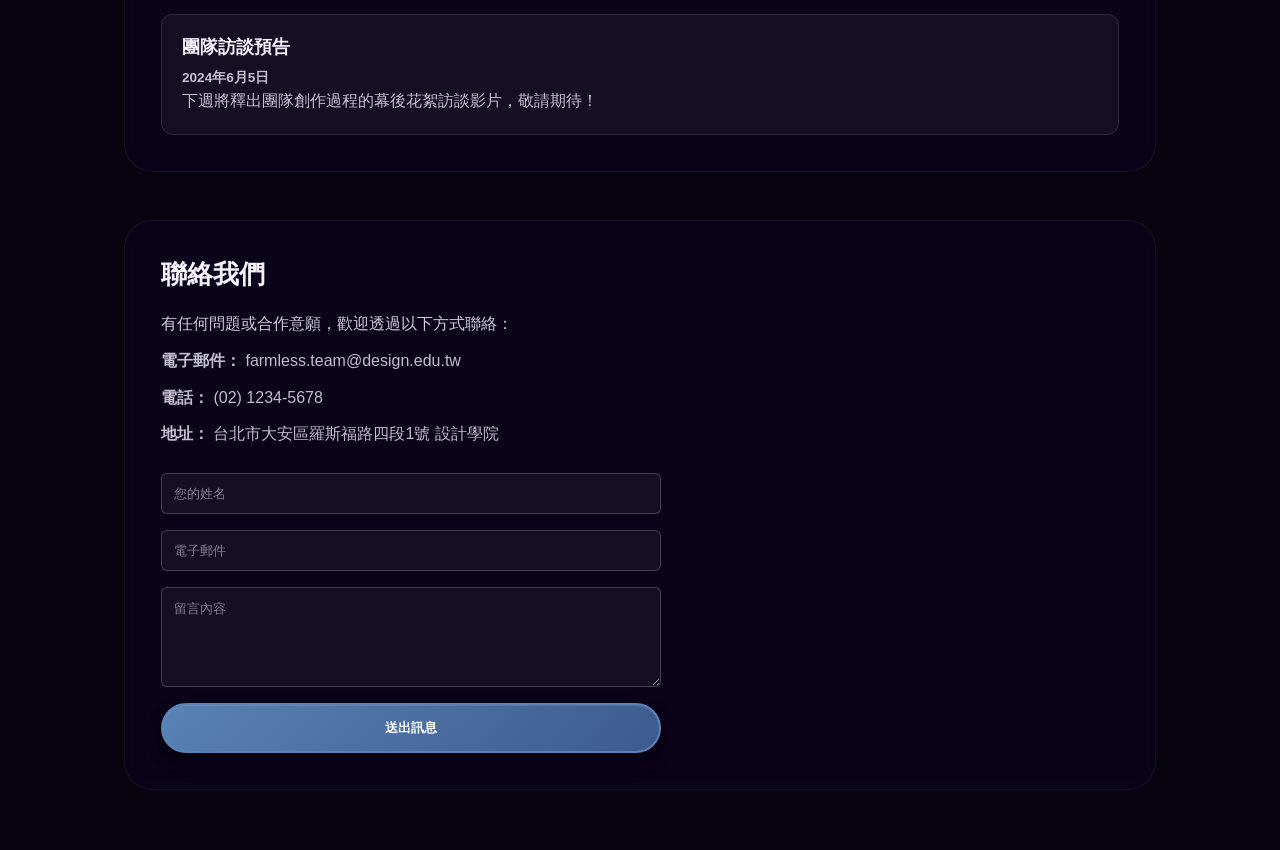
==== commit 1504fd3c: "Add files via upload" ====
--- a/index.html
+++ b/index.html
@@ -13,9 +13,9 @@
     <div class="container">
       <h1 class="nav-title">無定型 FARMLESS</h1>
       <ul class="nav-links">
-        <li><a href="index.html" class="active">首頁</a></li>
+        <li><a href="index.html">首頁</a></li>
         <li><a href="about.html">關於我們</a></li>
-        <li><a href="works.html">作品展示</a></li>
+        <li><a href="works.html">展覽作品</a></li>
         <li><a href="team.html">團隊介紹</a></li>
         <li><a href="venue.html">展場資訊</a></li>
         <li><a href="sponsors.html">贊助廠商</a></li>
--- a/style.css
+++ b/style.css
@@ -1064,7 +1064,30 @@
   .nav-title {
     font-size: 0.95rem;
     margin-right: 16px;
-  }
+    width: 100%;      
+    text-align: center; 
+  }
+
+ 
+ 
+  nav, .nav-container, .nav-links {
+    display: flex !important;
+    flex-wrap: wrap !important; 
+    justify-content: center !important;
+    width: 100% !important;
+    gap: 5px !important;       
+    padding: 10px 5px !important;
+  }
+
+  
+  nav a, .nav-link {
+    display: inline-block !important; 
+    font-size: 12px !important;    
+    padding: 4px 6px !important;  
+    margin: 2px !important;
+    white-space: nowrap !important; 
+  }
+}
 
   .nav-links {
     gap: 8px;
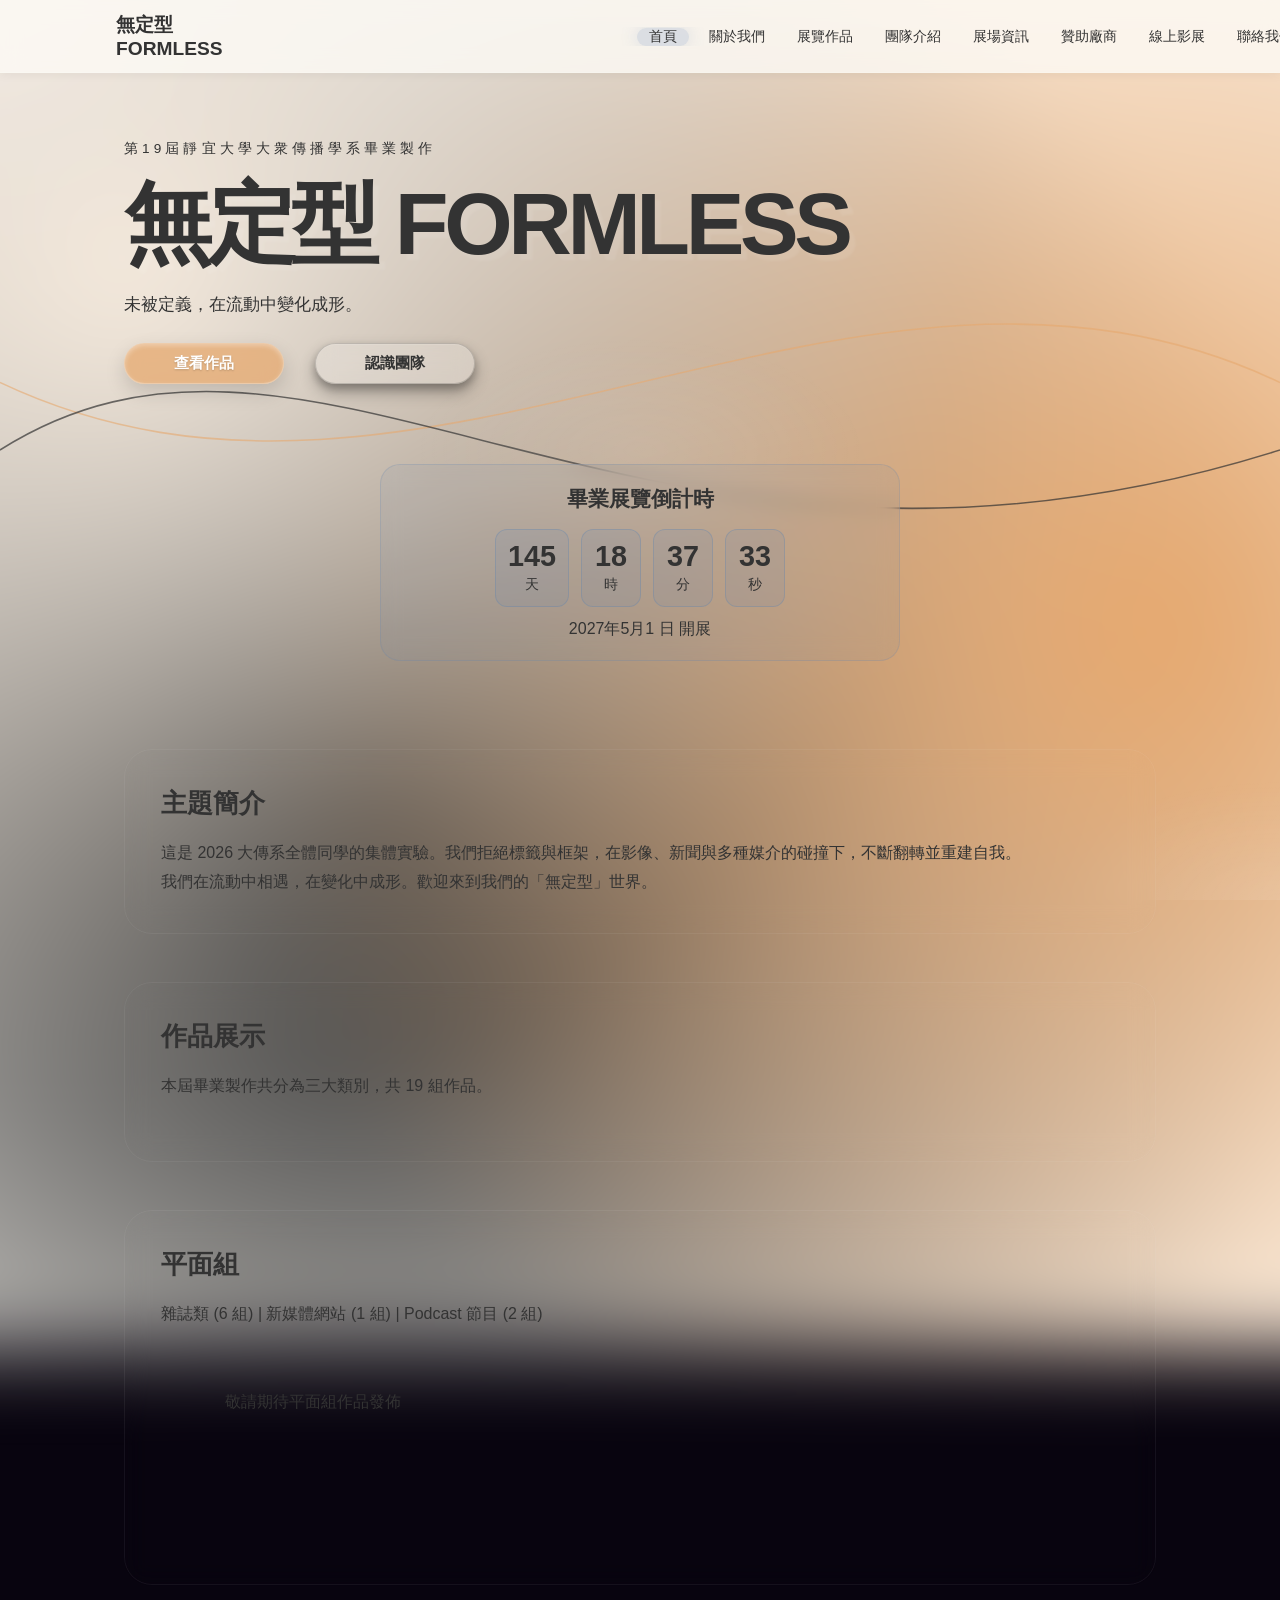
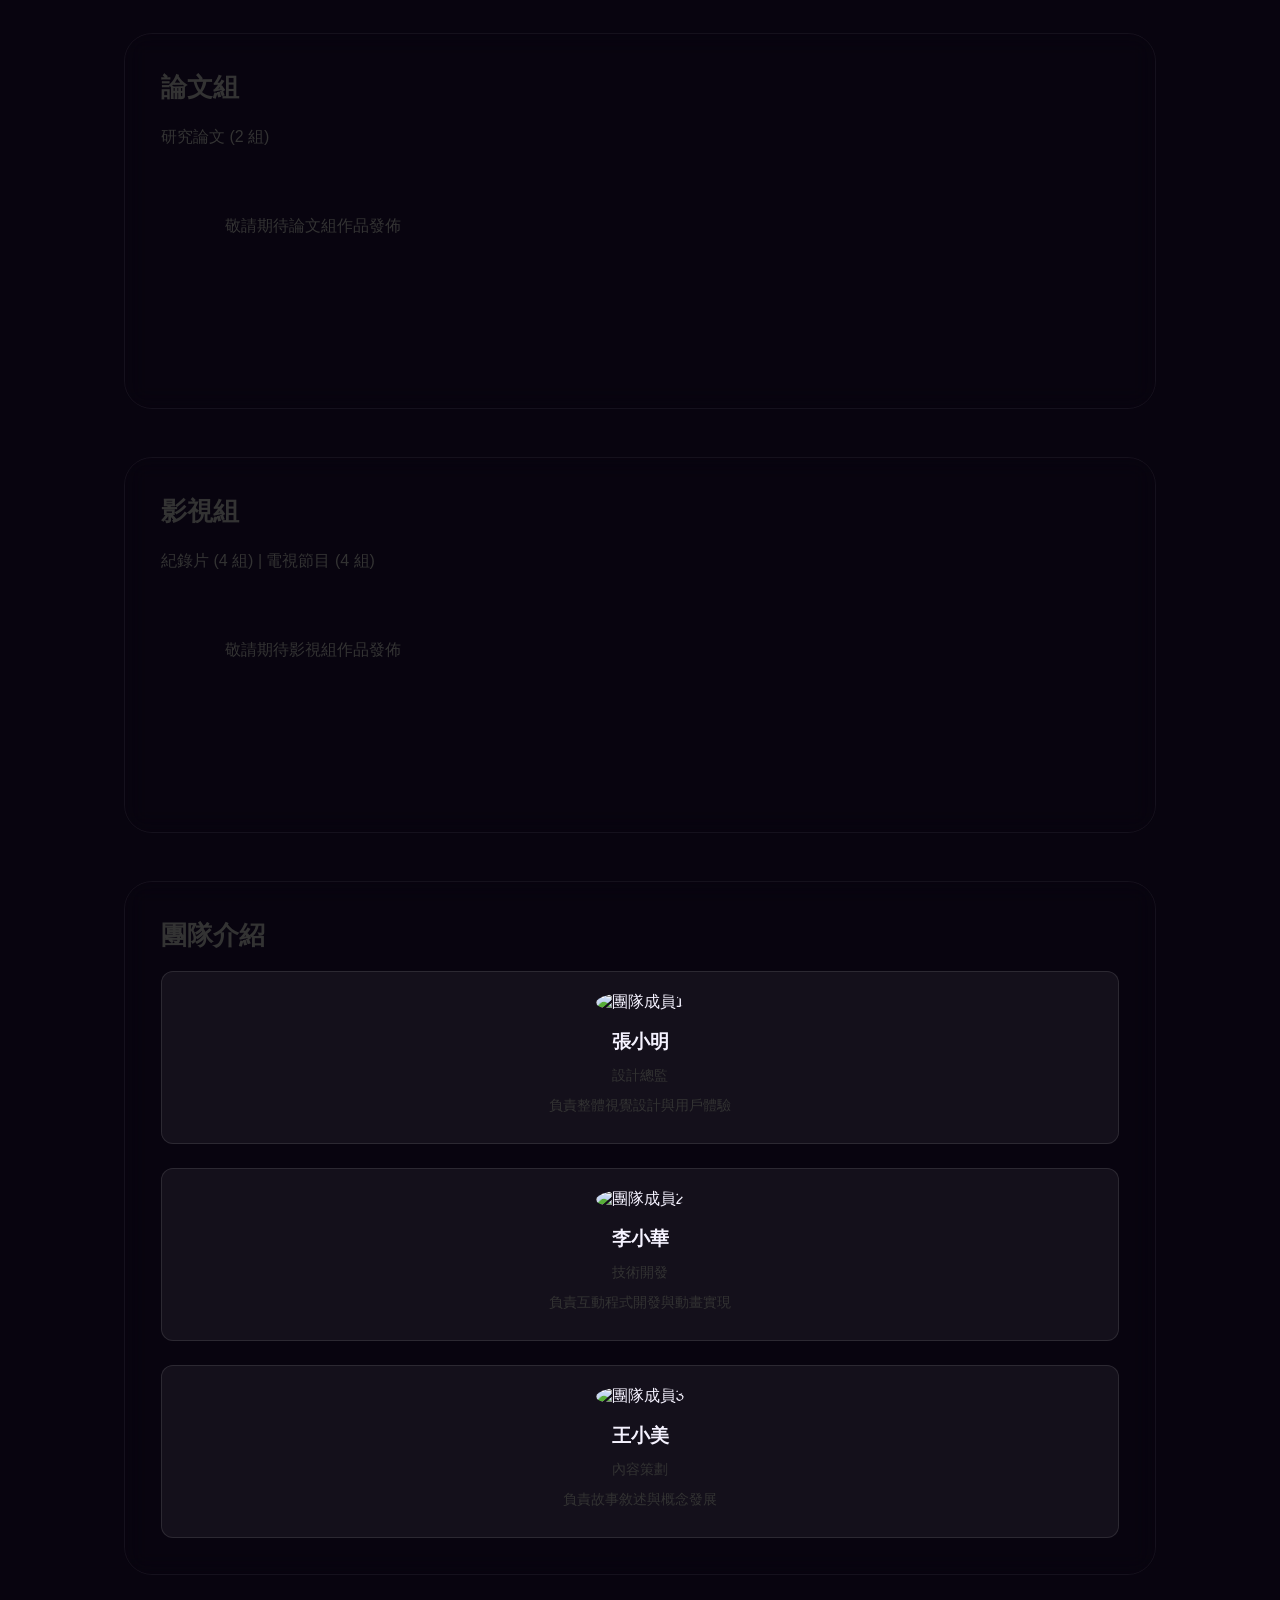
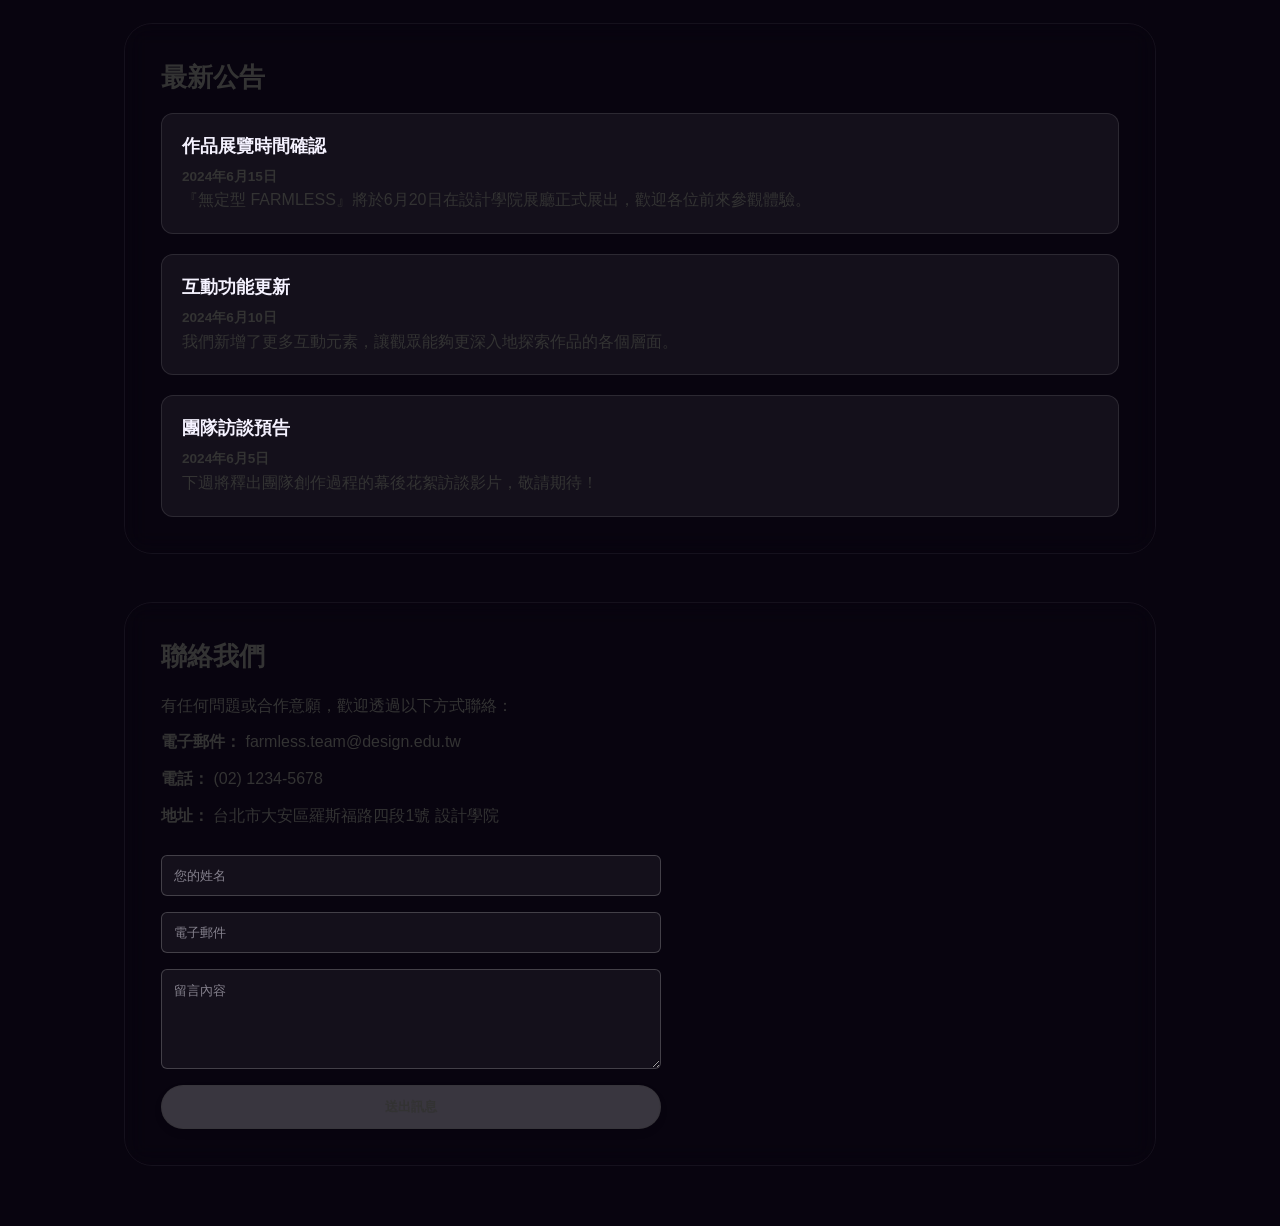
==== commit 399aaa82: "Add files via upload" ====
--- a/index.html
+++ b/index.html
@@ -3,7 +3,7 @@
 <head>
   <meta charset="UTF-8" />
   <meta name="viewport" content="width=device-width, initial-scale=1.0" />
-  <title>無定型 FARMLESS - 畢業製作展覽</title>
+  <title>無定型 FORMLESS - 畢業製作展覽</title>
   <link rel="stylesheet" href="style.css" />
 </head>
 <body>
@@ -11,7 +11,7 @@
   <div class="cursor-glow"></div>
   <nav class="navbar">
     <div class="container">
-      <h1 class="nav-title">無定型 FARMLESS</h1>
+      <h1 class="nav-title">無定型 FORMLESS</h1>
       <ul class="nav-links">
         <li><a href="index.html">首頁</a></li>
         <li><a href="about.html">關於我們</a></li>
@@ -27,13 +27,11 @@
   <main class="container">
     <section id="home" class="hero">
       <p class="eyebrow">第19屆靜宜大學大衆傳播學系畢業製作</p>
-      <h1 class="hero-heading" data-text="無定型 FARMLESS">無定型 FARMLESS</h1>
+      <h1 class="hero-heading" data-text="無定型 FORMLESS">無定型 FORMLESS</h1>
       <p class="subtitle">未被定義，在流動中變化成形。</p>
       <div class="buttons">
-        <a href="#works" class="btn btn-primary">查看作品</a>
-        <a href="#team" class="btn btn-secondary">認識團隊</a>
-      </div>
-    </section>
+<a href="#works" class="btn" style="display: inline-block; text-decoration: none; background: rgba(230, 168, 110, 0.75) !important; backdrop-filter: blur(10px) !important; -webkit-backdrop-filter: blur(10px) !important; color: white !important; border: 1px solid rgba(255, 255, 255, 0.3) !important; padding: 10px 0 !important; width: 150px !important; text-align: center !important; border-radius: 50px !important; box-shadow: 0 8px 20px rgba(0, 0, 0, 0.15), inset 0 2px 4px rgba(255, 255, 255, 0.3) !important; cursor: pointer !important; font-weight: bold; margin-right: 15px; transition: 0.3s; font-size: 15px; text-shadow: 0 1px 2px rgba(0,0,0,0.2);">查看作品</a>
+<a href="#team" class="btn" style="display: inline-block; text-decoration: none; background: rgba(255, 255, 255, 0.2) !important; backdrop-filter: blur(10px) !important; -webkit-backdrop-filter: blur(10px) !important; border: 1px solid rgba(51, 51, 51, 0.2) !important; color: #333333 !important; padding: 10px 0 !important; width: 150px !important; text-align: center !important; border-radius: 50px !important; cursor: pointer !important; font-weight: bold; transition: 0.3s; font-size: 15px;">認識團隊</a>    </section>
 
     <!-- 倒計時面板 -->
     <section class="countdown-panel">
--- a/style.css
+++ b/style.css
@@ -1099,14 +1099,175 @@
     font-size: 0.85rem;
   }
 
-  .navbar .container {
+/* 修正後的原本樣式 */
+.navbar .container {
     padding: 12px 16px;
-  }
-
+    grid-template-columns: 1fr; /* 把它收進括號裡了 */
+}
+
+.team-grid {
     grid-template-columns: 1fr;
-  }
-  
-  .team-grid {
-    grid-template-columns: 1fr;
-  }
-}
+}
+
+/* =========================================
+   「無定型 FARMLESS」視覺旗艦版
+   線條明顯化 + 煙霧感色塊 (參考 image_95c335.jpg)
+   ========================================= */
+
+body {
+    background: transparent !important; 
+    margin: 0;
+    padding: 0;
+    overflow-x: hidden;
+    position: relative;
+    min-height: 100vh;
+}
+
+/* 1. 底層色塊：調整模糊度，讓形狀變明顯 */
+body::before {
+    content: "";
+    position: fixed;
+    top: -50%;
+    left: -50%;
+    width: 200%;
+    height: 200%;
+    z-index: -999;
+    
+    /* 調整漸層比例，讓顏色集中一點 */
+    background: radial-gradient(circle at 30% 40%, #f5eadd 0%, rgba(245, 234, 221, 0) 40%), /* 米色 */
+                radial-gradient(circle at 70% 60%, #e6a86e 0%, rgba(230, 168, 110, 0) 45%), /* 橘色 */
+                radial-gradient(circle at 40% 70%, #1a1a1a 0%, rgba(26, 26, 26, 0) 50%);    /* 黑色 */
+    
+    background-color: #fdfaf5; /* 參考圖片底部的極淺米色 */
+    filter: blur(40px); /* 降低模糊感，讓色塊形狀變明顯 */
+    animation: smokeFlow 20s ease-in-out infinite;
+}
+
+/* 2. 線條層：模擬圖片中的細曲線 */
+body::after {
+    content: "";
+    position: fixed;
+    top: 0;
+    left: 0;
+    width: 100%;
+    height: 100%;
+    z-index: -998;
+    
+    /* 這裡繪製了兩條明顯的動態曲線 (深墨色與暖橘) */
+    background-image: 
+        url('data:image/svg+xml;utf8,<svg xmlns="http://www.w3.org/2000/svg" width="1200" height="400"><path d="M0,200 C300,50 600,350 1200,200" stroke="%23333333" stroke-width="1.2" fill="none" opacity="0.7"/></svg>'),
+        url('data:image/svg+xml;utf8,<svg xmlns="http://www.w3.org/2000/svg" width="1200" height="400"><path d="M0,150 C400,300 800,0 1200,150" stroke="%23e6a86e" stroke-width="1.2" fill="none" opacity="0.6"/></svg>');
+    
+    background-repeat: repeat-x;
+    background-size: 100% 60%;
+    background-position: center;
+    animation: lineWave 15s linear infinite;
+}
+
+/* --- 動畫設定 --- */
+
+@keyframes smokeFlow {
+    0%, 100% { transform: translate(0, 0) scale(1); }
+    50% { transform: translate(3%, 5%) scale(1.05); }
+}
+
+@keyframes lineWave {
+    from { background-position-x: 0, 0; }
+    to { background-position-x: 1200px, -1200px; }
+}
+
+/* 讓文字在淺色底色下變深，像 LOGO 裡的字一樣 */
+nav a, h1, h2, h3, p, span {
+    color: #333333 !important; /* 統一改為深灰色/黑色 */
+    position: relative;
+    z-index: 10;
+}
+
+/* 透明化原本的深色區塊 */
+section, .hero, .main-content, header, footer, .container, .wrapper {
+    background: transparent !important;
+    background-image: none !important;
+}
+/* --- 修正導覽列亮度：救回上方選單 --- */
+
+header, 
+nav, 
+.navbar {
+    background-color: rgba(253, 250, 245, 0.8) !important; /* 加上半透明的米白色，對齊 LOGO 底色 */
+    backdrop-filter: blur(10px); /* 增加毛玻璃質感，讓它看起來很高階 */
+    box-shadow: 0 2px 10px rgba(0,0,0,0.05); /* 輕微陰影，讓選單跟背景有層次感 */
+}
+
+/* 確保選單裡的文字是清晰的深灰色 */
+nav a, 
+.nav-links a, 
+.logo-text, 
+.navbar-brand {
+    color: #333333 !important;
+    font-weight: 500;
+}
+
+/* 當滑鼠移到選單時，變成品牌橘色 */
+nav a:hover {
+    color: #e6a86e !important;
+}
+
+/* 修正 LOGO 文字顏色 */
+.logo-container h1, 
+.logo-container span {
+    color: #333333 !important;
+}
+/* --- 移除藍色：統一「無定型」視覺風格 --- */
+
+/* --- 最終版：左橘色實心 + 右毛玻璃質感 --- */
+
+/* 1. 左邊按鈕：品牌暖橘色 */
+.btn-primary, 
+button:first-of-type {
+    background-color: #e6a86e !important; /* 品牌暖橘 */
+    color: #ffffff !important;
+    border: none !important;
+    padding: 12px 30px !important;
+    border-radius: 50px !important;
+    box-shadow: 0 4px 15px rgba(230, 168, 110, 0.3) !important;
+    transition: all 0.3s ease !important;
+    cursor: pointer;
+}
+
+.btn-primary:hover, 
+button:first-of-type:hover {
+    background-color: #333333 !important; /* 滑過變深墨色 */
+    transform: translateY(-2px);
+}
+
+/* 2. 右邊按鈕：毛玻璃質感 (Glassmorphism) */
+.btn-secondary, 
+button:last-of-type {
+    background: rgba(255, 255, 255, 0.2) !important; /* 極低透明度白色 */
+    backdrop-filter: blur(10px) !important;        /* 關鍵毛玻璃模糊 */
+    -webkit-backdrop-filter: blur(10px);
+    border: 1px solid rgba(51, 51, 51, 0.3) !important; /* 細緻的深色邊框 */
+    color: #333333 !important;
+    padding: 12px 30px !important;
+    border-radius: 50px !important;
+    transition: all 0.3s ease !important;
+    box-shadow: 0 4px 10px rgba(0, 0, 0, 0.05) !important;
+    cursor: pointer;
+}
+
+.btn-secondary:hover, 
+button:last-of-type:hover {
+    background: rgba(51, 51, 51, 0.1) !important;
+    border-color: #333333 !important;
+    transform: translateY(-2px);
+}
+video {
+  animation: fadeInOut 10s infinite; /* 這裡的秒數要對應你影片的長度 */
+}
+
+@keyframes fadeInOut {
+  0% { opacity: 0; }
+  5% { opacity: 1; }
+  95% { opacity: 1; }
+  100% { opacity: 0; }
+}
